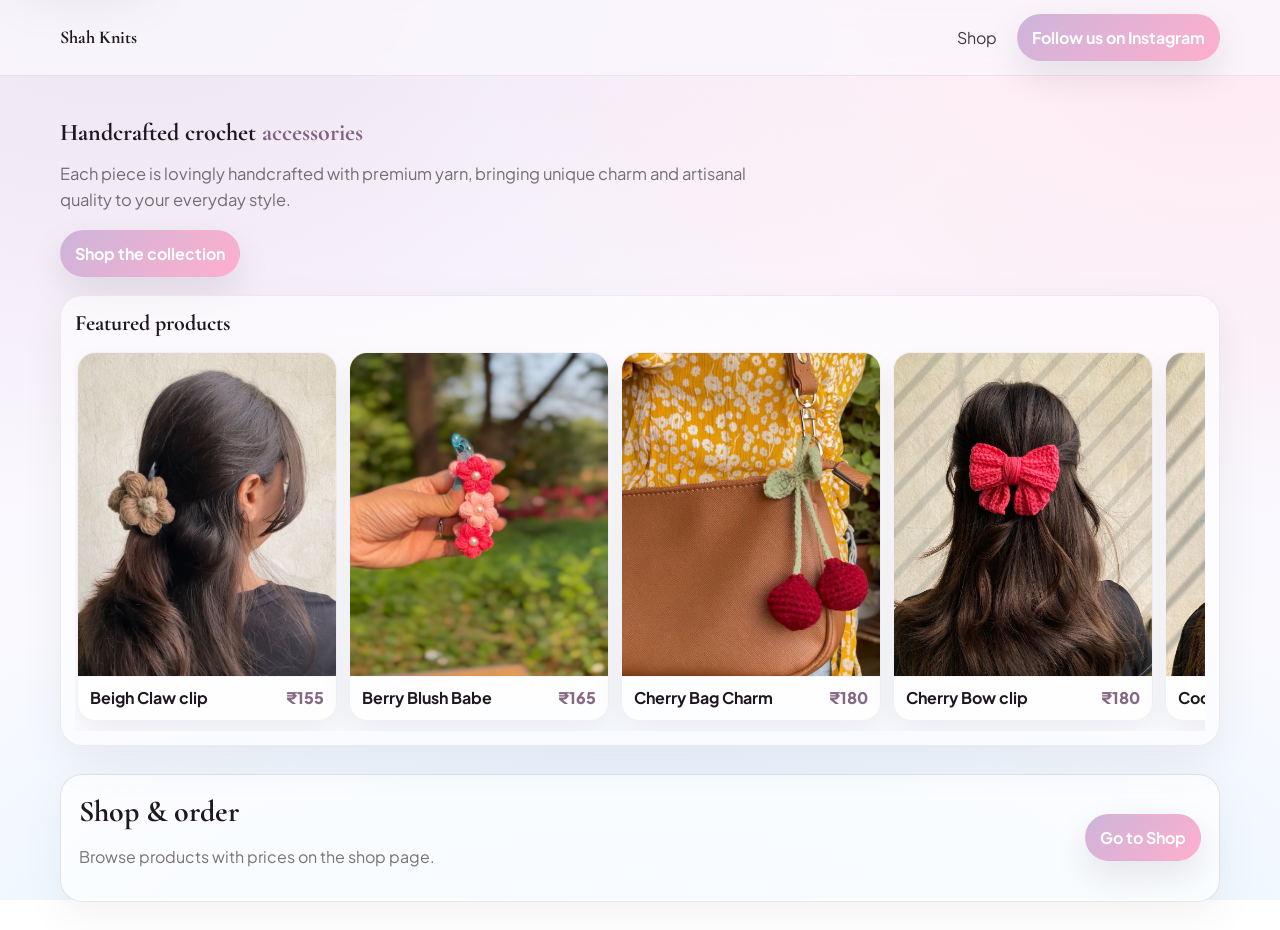
==== index.html @ 2f18b0db "Add files via upload" ====
<!doctype html>
<html lang="en">
  <head>
    <meta charset="UTF-8" />
    <meta name="viewport" content="width=device-width, initial-scale=1" />
    <meta
      name="description"
      content="Handcrafted crochet accessories — clips, keychains, pouches & bouquets. Order via Instagram DM or call."
    />  
    <title>shah.knits • Handcrafted Crochet Accessories</title>
    <link rel="preconnect" href="https://fonts.googleapis.com" />
    <link rel="preconnect" href="https://fonts.gstatic.com" crossorigin />
    <link
      href="https://fonts.googleapis.com/css2?family=Cormorant+Garamond:wght@600;700&family=Plus+Jakarta+Sans:wght@400;500;600&display=swap"
      rel="stylesheet"
    />
    <link rel="stylesheet" href="./styles.css" />
    <link rel="icon" href="data:," />
  </head>
  <body>
    <a class="skip-link" href="#main">Skip to content</a>

    <header class="site-header">
      <nav class="nav">
        <div class="brand">
          <div class="brand-text">
            <div class="brand-name">Shah Knits</div>
          </div>
        </div>

        <div class="nav-actions">
          <a class="nav-link" href="./shop.html">Shop</a>
          <a
            class="btn btn-primary"
            href="https://www.instagram.com/shah.knits"
            target="_blank"
            rel="noopener noreferrer"
          >
            Follow us on Instagram
          </a>
        </div>
      </nav>
    </header>

    <main id="main">
      <section class="landing-hero">
        <div class="container landing-hero-stack">
          <div class="landing-hero-copy">
            <h1>
              Handcrafted crochet
              <span class="accent">accessories</span>
            </h1>
            <p class="subhead">
              Each piece is lovingly handcrafted with premium yarn, bringing
              unique charm and artisanal quality to your everyday style.
            </p>

            <div class="landing-hero-cta">
              <a class="btn btn-primary" href="./shop.html">Shop the collection</a>
              
            </div>

          </div>

          <div class="landing-carousel" aria-label="Featured products">
            <div class="landing-carousel-head">
              <h2 class="landing-carousel-title">Featured products</h2>
            </div>

            <div id="landingCarousel" class="landing-carousel-track" aria-label="Product carousel"></div>
          </div>
        </div>
      </section>

      <section class="landing-strip" aria-label="Quick actions">
        <div class="container landing-strip-inner">
          <div class="landing-strip-copy">
            <h2>Shop & order</h2>
            <p class="muted">Browse products with prices on the shop page.</p>
          </div>
          <div class="landing-strip-actions">
            <a class="btn btn-primary" href="./shop.html">Go to Shop</a>
          </div>
        </div>
      </section>
    </main>
    <script defer src="./script.js"></script>
  </body>
</html>
---- styles.css ----
:root {
  /* Palette requested */
  --lavender: #cdb4db;
  --pink-100: #ffc8dd;
  --pink-200: #ffafcc;
  --blue-100: #bde0fe;
  --blue-200: #a2d2ff;

  /* UI tokens (derived from palette) */
  --bg: #fbf7fd;
  --bg-2: #f7fbff;
  --card: rgba(255, 255, 255, 0.74);
  --text: #1f1820;
  --muted: rgba(31, 24, 32, 0.6);
  --stroke: rgba(55, 40, 60, 0.12);
  --shadow: 0 18px 55px rgba(24, 10, 22, 0.08);

  --accent: var(--pink-200);
  --accent-2: var(--lavender);
  --cream: #ffffff;
  --call: var(--blue-200);

  --radius: 22px;
  --radius-sm: 14px;
  --max: 1160px;
}

* {
  box-sizing: border-box;
}

html,
body {
  height: 100%;
}

body {
  margin: 0;
  color: var(--text);
  font-family: "Plus Jakarta Sans", system-ui, -apple-system, Segoe UI, Roboto, Arial, sans-serif;
  background:
    radial-gradient(1400px 900px at 10% -10%, rgba(205, 180, 219, 0.42), rgba(205, 180, 219, 0) 65%),
    radial-gradient(1200px 820px at 95% 0%, rgba(255, 200, 221, 0.42), rgba(255, 200, 221, 0) 62%),
    radial-gradient(1400px 900px at 50% 120%, rgba(162, 210, 255, 0.32), rgba(162, 210, 255, 0) 65%),
    linear-gradient(180deg, #ffffff 0%, var(--bg) 38%, var(--bg-2) 100%);
  background-repeat: no-repeat;
  background-attachment: fixed;
}

img {
  max-width: 100%;
  display: block;
}

a {
  color: inherit;
  text-decoration: none;
}

.brand-name,
h1,
h2,
.hero-card-title {
  font-family: "Cormorant Garamond", ui-serif, Georgia, serif;
}

.container {
  width: min(var(--max), calc(100% - 40px));
  margin: 0 auto;
}

.sr-only {
  position: absolute;
  width: 1px;
  height: 1px;
  padding: 0;
  margin: -1px;
  overflow: hidden;
  clip: rect(0, 0, 0, 0);
  white-space: nowrap;
  border: 0;
}

.skip-link {
  position: absolute;
  left: 12px;
  top: 12px;
  padding: 10px 12px;
  border-radius: 999px;
  background: white;
  border: 1px solid var(--stroke);
  box-shadow: var(--shadow);
  transform: translateY(-180%);
  transition: transform 140ms ease;
  z-index: 1000;
}
.skip-link:focus {
  transform: translateY(0);
}

.site-header {
  position: sticky;
  top: 0;
  z-index: 50;
  backdrop-filter: blur(10px);
  background: rgba(251, 247, 253, 0.82);
  border-bottom: 1px solid rgba(205, 180, 219, 0.35);
}

.nav {
  width: min(var(--max), calc(100% - 40px));
  margin: 0 auto;
  padding: 14px 0;
  display: flex;
  align-items: center;
  justify-content: space-between;
  gap: 18px;
}

.brand {
  display: flex;
  align-items: center;
  gap: 12px;
  min-width: 240px;
}

.brand-mark {
  width: 44px;
  height: 44px;
  border-radius: 14px;
  display: grid;
  place-items: center;
  font-weight: 800;
  letter-spacing: 0.02em;
  color: #fff;
  background: linear-gradient(135deg, var(--lavender), var(--pink-200));
  box-shadow: 0 14px 35px rgba(31, 24, 32, 0.1);
}

.brand-name {
  font-weight: 700;
  font-size: 18px;
  line-height: 1.1;
}

.brand-tag {
  font-size: 12.5px;
  color: var(--muted);
  line-height: 1.2;
}

.nav-actions {
  display: flex;
  align-items: center;
  gap: 10px;
  flex-wrap: wrap;
  justify-content: flex-end;
}

.nav-link {
  padding: 10px 10px;
  border-radius: 999px;
  color: rgba(36, 19, 31, 0.85);
}
.nav-link:hover {
  background: rgba(205, 180, 219, 0.22);
}

.btn {
  display: inline-flex;
  align-items: center;
  justify-content: center;
  gap: 10px;
  padding: 12px 14px;
  border-radius: 999px;
  border: 1px solid transparent;
  cursor: pointer;
  font-weight: 700;
  transition:
    transform 110ms ease,
    background 140ms ease,
    border-color 140ms ease,
    box-shadow 140ms ease;
  user-select: none;
  text-align: center;
}
.btn:active {
  transform: translateY(1px);
}

.btn-small {
  padding: 10px 12px;
  font-weight: 700;
}

.btn-wide {
  width: 100%;
}

.btn-primary {
  color: #fff;
  background: linear-gradient(135deg, var(--lavender), var(--pink-200));
  box-shadow: 0 14px 35px rgba(31, 24, 32, 0.1);
}
.btn-primary:hover {
  box-shadow: 0 16px 42px rgba(31, 24, 32, 0.12);
}

.btn-call {
  color: rgba(31, 24, 32, 0.9);
  background: linear-gradient(135deg, var(--blue-100), var(--blue-200));
  box-shadow: 0 14px 38px rgba(31, 24, 32, 0.08);
}

.btn-ghost {
  background: rgba(255, 255, 255, 0.55);
  border-color: rgba(205, 180, 219, 0.55);
}
.btn-ghost:hover {
  background: rgba(255, 255, 255, 0.78);
}

.hero {
  padding: 38px 0 10px;
}

.hero-grid {
  display: grid;
  grid-template-columns: 1.25fr 0.9fr;
  gap: 22px;
  align-items: stretch;
}

/* Landing page */
.landing-hero {
  padding: 42px 0 18px;
}

.landing-hero-stack {
  display: grid;
  grid-template-columns: 1fr;
  gap: 18px;
  align-items: start;
}

.landing-hero-copy h1 {
  margin: 0;
}

.landing-hero-cta {
  display: flex;
  gap: 12px;
  flex-wrap: wrap;
  margin-top: 14px;
}

.landing-mini {
  margin-top: 14px;
  font-weight: 600;
  color: var(--muted);
  display: flex;
  align-items: center;
  gap: 10px;
  flex-wrap: wrap;
}

.mini-link {
  padding: 6px 10px;
  border-radius: 999px;
  border: 1px solid rgba(205, 180, 219, 0.4);
  background: rgba(255, 255, 255, 0.6);
}
.mini-link:hover {
  background: rgba(255, 255, 255, 0.8);
}

.mini-dot {
  opacity: 0.6;
}

.landing-carousel {
  padding: 14px;
  border-radius: var(--radius);
  background: rgba(255, 255, 255, 0.6);
  border: 1px solid rgba(205, 180, 219, 0.28);
  box-shadow: 0 16px 45px rgba(24, 10, 22, 0.06);
  max-width: 100%;
  overflow: hidden;
}

.landing-carousel-head {
  display: flex;
  align-items: center;
  justify-content: space-between;
  gap: 12px;
  flex-wrap: wrap;
  margin-bottom: 10px;
}

.landing-carousel-title {
  margin: 0;
  font-size: 22px;
}

.landing-carousel-actions {
  display: flex;
  gap: 10px;
  flex-wrap: wrap;
}

.landing-carousel-track {
  display: grid;
  grid-auto-flow: column;
  grid-auto-columns: clamp(180px, 24vw, 260px);
  gap: 12px;
  justify-content: start;
  overflow-x: auto;
  overflow-y: hidden;
  padding: 6px 2px 10px;
  scroll-snap-type: x mandatory;
  scroll-padding: 8px;
  -webkit-overflow-scrolling: touch;
  scrollbar-width: none; /* Firefox */
  -ms-overflow-style: none; /* IE/Edge legacy */
  width: 100%;
  max-width: 100%;
  min-width: 0;
}

.landing-carousel-track::-webkit-scrollbar {
  width: 0;
  height: 0;
}

.landing-carousel-track:focus {
  outline: none;
}

.landing-carousel-track:focus-visible {
  box-shadow: 0 0 0 4px rgba(162, 210, 255, 0.28);
  border-radius: 16px;
}

.landing-carousel-card {
  scroll-snap-align: start;
  border-radius: 18px;
  overflow: hidden;
  border: 1px solid rgba(205, 180, 219, 0.22);
  background: rgba(255, 255, 255, 0.72);
  box-shadow: 0 14px 32px rgba(31, 24, 32, 0.06);
  min-width: 0;
  transition: transform 160ms ease, box-shadow 160ms ease;
}

.landing-carousel-card:hover {
  transform: translateY(-2px);
  box-shadow: 0 18px 50px rgba(31, 24, 32, 0.10);
}

.landing-carousel-media {
  aspect-ratio: 4 / 5;
  background: rgba(255, 200, 221, 0.18);
}

.landing-carousel-media img {
  width: 100%;
  height: 100%;
  object-fit: cover;
}

.landing-carousel-meta {
  padding: 10px 12px 12px;
  display: flex;
  align-items: baseline;
  justify-content: space-between;
  gap: 10px;
  border-top: 1px solid rgba(205, 180, 219, 0.14);
}

.landing-carousel-name {
  font-weight: 700;
  line-height: 1.15;
}

.landing-carousel-price {
  font-weight: 800;
  color: rgba(125, 90, 124, 0.92);
  white-space: nowrap;
}

.landing-strip {
  padding: 10px 0 28px;
}

.landing-strip-inner {
  padding: 18px;
  border-radius: var(--radius);
  background: rgba(255, 255, 255, 0.7);
  border: 1px solid var(--stroke);
  box-shadow: 0 16px 45px rgba(24, 10, 22, 0.05);
  display: flex;
  align-items: center;
  justify-content: space-between;
  gap: 14px;
  flex-wrap: wrap;
}

.landing-strip-actions {
  display: flex;
  gap: 10px;
  flex-wrap: wrap;
}

.shop-hero {
  padding: 26px 0 6px;
}

.shop-hero-inner {
  padding: 18px;
  border-radius: var(--radius);
  background: rgba(255, 255, 255, 0.66);
  border: 1px solid var(--stroke);
  box-shadow: 0 16px 45px rgba(38, 14, 28, 0.05);
  display: flex;
  align-items: center;
  justify-content: space-between;
  gap: 14px;
  flex-wrap: wrap;
}

.shop-hero-actions {
  display: flex;
  gap: 10px;
  flex-wrap: wrap;
}

.landing-next {
  padding: 18px 0 26px;
}

.landing-next-inner {
  padding: 18px;
  border-radius: var(--radius);
  background: rgba(255, 255, 255, 0.66);
  border: 1px solid var(--stroke);
  box-shadow: 0 16px 45px rgba(38, 14, 28, 0.05);
  display: flex;
  align-items: center;
  justify-content: space-between;
  gap: 14px;
  flex-wrap: wrap;
}

.landing-next-actions {
  display: flex;
  gap: 10px;
  flex-wrap: wrap;
}

.pill {
  display: inline-flex;
  align-items: center;
  padding: 9px 12px;
  border-radius: 999px;
  background: rgba(255, 255, 255, 0.7);
  border: 1px solid rgba(205, 180, 219, 0.45);
  color: rgba(31, 24, 32, 0.72);
  font-weight: 600;
  box-shadow: 0 12px 30px rgba(38, 14, 28, 0.06);
  margin: 0 0 12px;
}

.hero h1 {
  margin: 0;
  font-size: clamp(34px, 4vw, 52px);
  line-height: 1.06;
  letter-spacing: -0.02em;
}

.accent {
  color: rgba(125, 90, 124, 0.95);
}

.subhead {
  margin: 14px 0 18px;
  color: var(--muted);
  font-size: 16.5px;
  line-height: 1.55;
  max-width: 58ch;
}

.hero-cta {
  display: flex;
  gap: 12px;
  flex-wrap: wrap;
}

.trust-row {
  margin-top: 18px;
  display: grid;
  grid-template-columns: repeat(3, minmax(0, 1fr));
  gap: 12px;
}

.trust {
  padding: 14px 14px;
  border-radius: var(--radius-sm);
  background: rgba(255, 255, 255, 0.58);
  border: 1px solid rgba(255, 92, 169, 0.16);
}

.trust-title {
  font-weight: 800;
}
.trust-sub {
  margin-top: 2px;
  color: var(--muted);
  font-size: 13px;
}

.hero-card {
  padding: 18px;
  border-radius: var(--radius);
  background: rgba(255, 255, 255, 0.68);
  border: 1px solid rgba(205, 180, 219, 0.35);
  box-shadow: var(--shadow);
  position: relative;
  overflow: hidden;
}

.hero-card::before {
  content: "";
  position: absolute;
  inset: -2px;
  background:
    radial-gradient(560px 240px at 15% 10%, rgba(255, 200, 221, 0.32), transparent 60%),
    radial-gradient(560px 240px at 95% 30%, rgba(162, 210, 255, 0.22), transparent 60%);
  pointer-events: none;
}

.hero-card > * {
  position: relative;
}

.hero-card-title {
  font-size: 22px;
  font-weight: 700;
}

.hero-card-sub {
  margin-top: 6px;
  color: var(--muted);
  line-height: 1.5;
}

.hero-card-actions {
  margin-top: 14px;
  display: grid;
  gap: 10px;
}

.shop {
  padding: 0px 0 18px;
}

.section-head {
  display: flex;
  align-items: flex-end;
  justify-content: space-between;
  gap: 16px;
  flex-wrap: wrap;
  margin-bottom: 14px;
}

h2 {
  margin: 0;
  font-size: 30px;
}

.muted {
  color: var(--muted);
}

.controls {
  display: flex;
  gap: 10px;
  align-items: center;
}

.search input {
  width: min(420px, 58vw);
  padding: 12px 14px;
  border-radius: 999px;
  border: 1px solid rgba(205, 180, 219, 0.55);
  background: rgba(255, 255, 255, 0.72);
  outline: none;
  font-weight: 500;
}

.search input:focus {
  border-color: rgba(162, 210, 255, 0.95);
  box-shadow: 0 0 0 4px rgba(162, 210, 255, 0.22);
}

.stats {
  margin: 10px 0 10px;
  color: rgba(36, 19, 31, 0.78);
  font-weight: 700;
}

.grid {
  display: grid;
  grid-template-columns: repeat(12, 1fr);
  gap: 14px;
}

.card {
  grid-column: span 4;
  border-radius: var(--radius);
  background: var(--card);
  border: 1px solid rgba(205, 180, 219, 0.28);
  box-shadow: 0 16px 45px rgba(38, 14, 28, 0.07);
  overflow: hidden;
  display: flex;
  flex-direction: column;
  min-height: 100%;
  transition: transform 140ms ease, box-shadow 140ms ease;
}

.card:hover {
  transform: translateY(-2px);
  box-shadow: 0 20px 60px rgba(48, 18, 35, 0.12);
}

.card-media {
  position: relative;
  aspect-ratio: 4 / 5;
  overflow: hidden;
  background: rgba(255, 200, 221, 0.18);
  border-bottom: 1px solid rgba(205, 180, 219, 0.22);
}

.card-media img {
  width: 100%;
  height: 100%;
  object-fit: cover;
  transform: none;
}

.badge {
  position: absolute;
  left: 12px;
  top: 12px;
  padding: 7px 10px;
  border-radius: 999px;
  background: rgba(255, 255, 255, 0.82);
  border: 1px solid rgba(205, 180, 219, 0.35);
  font-weight: 700;
  color: rgba(34, 19, 28, 0.82);
}

.card-body {
  padding: 14px 14px 16px;
  display: flex;
  flex-direction: column;
  gap: 10px;
  flex: 1;
}

.card-title {
  font-weight: 600;
  letter-spacing: -0.005em;
  line-height: 1.2;
}

.card-meta {
  display: flex;
  align-items: center;
  justify-content: space-between;
  gap: 10px;
  flex-wrap: wrap;
}

.price {
  font-weight: 700;
  color: rgba(125, 90, 124, 0.92);
}

.order-strip {
  padding: 18px 0 26px;
}

.order-strip-inner {
  padding: 18px;
  border-radius: var(--radius);
  background: rgba(255, 255, 255, 0.7);
  border: 1px solid var(--stroke);
  box-shadow: 0 16px 45px rgba(38, 14, 28, 0.06);
  display: flex;
  align-items: center;
  justify-content: space-between;
  gap: 14px;
  flex-wrap: wrap;
}

.order-strip-copy h2 {
  margin-bottom: 6px;
}

.order-strip-actions {
  display: flex;
  gap: 10px;
  flex-wrap: wrap;
}

.footer {
  padding: 18px 0 32px;
  border-top: 1px solid rgba(205, 180, 219, 0.28);
  background: rgba(251, 247, 250, 0.55);
}

.footer-inner {
  display: flex;
  align-items: center;
  justify-content: space-between;
  gap: 12px;
  flex-wrap: wrap;
}

.brand-mini {
  display: inline-flex;
  gap: 10px;
  align-items: center;
  font-weight: 900;
}

.brand-dot {
  width: 10px;
  height: 10px;
  border-radius: 999px;
  background: linear-gradient(135deg, var(--lavender), var(--pink-200));
  box-shadow: 0 10px 22px rgba(31, 24, 32, 0.1);
}

@media (max-width: 980px) {
  .hero-grid {
    grid-template-columns: 1fr;
  }
  .card {
    grid-column: span 6;
  }

  .landing-carousel-track {
    grid-auto-columns: clamp(200px, 42vw, 280px);
  }
}

@media (max-width: 640px) {
  .nav {
    padding: 12px 0;
  }
  .brand {
    min-width: 0;
  }
  .brand-tag {
    display: none;
  }
  .nav-link {
    padding: 10px 8px;
  }
  .hero {
    padding-top: 26px;
  }
  .controls {
    width: 100%;
  }
  .search input {
    width: 100%;
  }
  .card {
    grid-column: span 12;
  }
  .order-strip-inner {
    align-items: flex-start;
  }

  .shop-hero-inner,
  .landing-next-inner {
    align-items: flex-start;
  }

  .landing-hero {
    padding-top: 28px;
  }
  .landing-carousel-track {
    grid-auto-columns: clamp(220px, 72vw, 320px);
  }
  .landing-strip-inner {
    align-items: flex-start;
  }
}
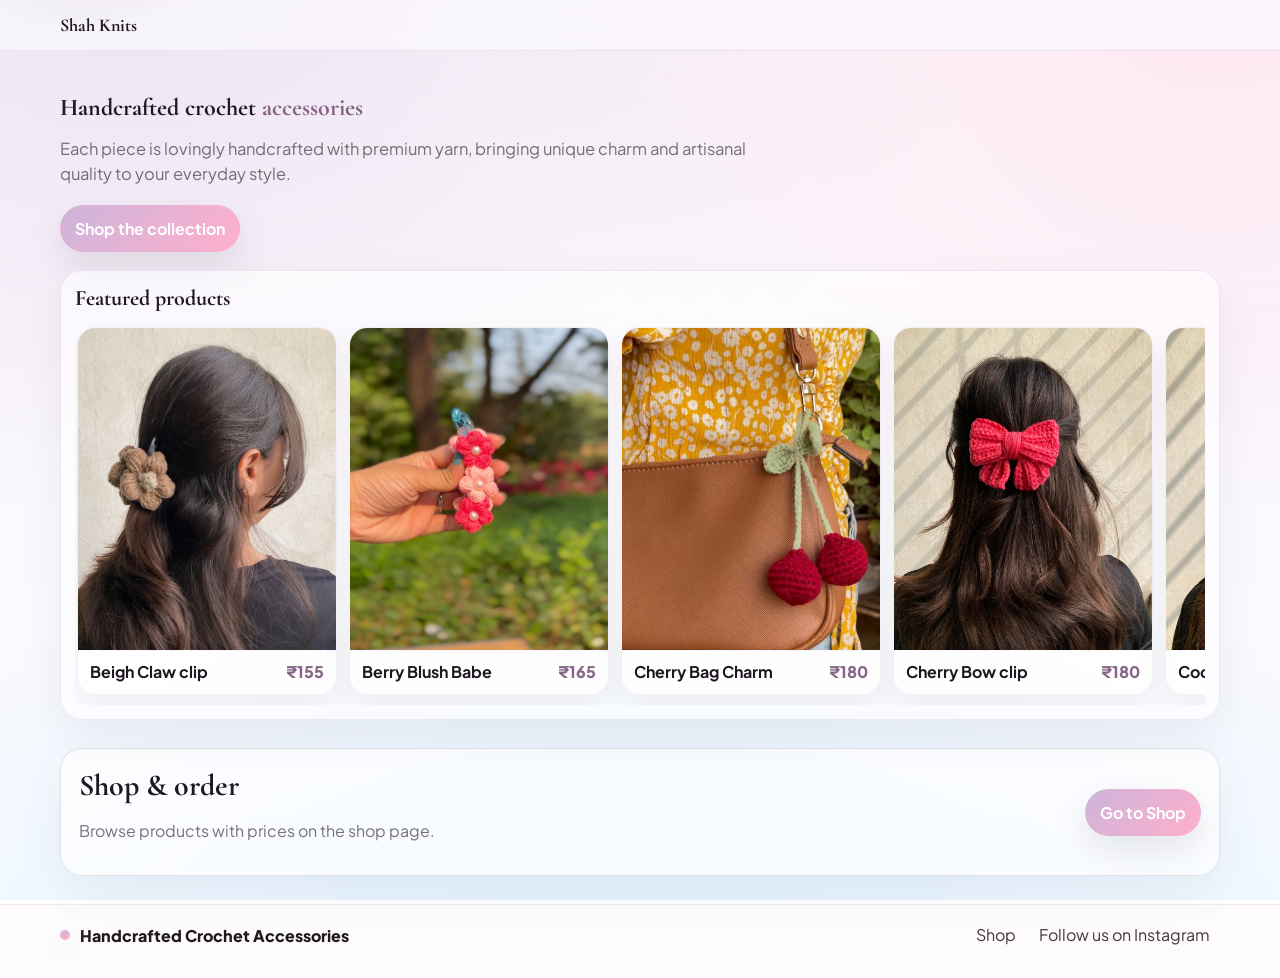
==== commit c012ba50: "Update index.html" ====
--- a/index.html
+++ b/index.html
@@ -24,20 +24,8 @@
       <nav class="nav">
         <div class="brand">
           <div class="brand-text">
-            <div class="brand-name">Shah Knits</div>
+            <a class="brand-name" href="./index.html">Shah Knits</a>
           </div>
-        </div>
-
-        <div class="nav-actions">
-          <a class="nav-link" href="./shop.html">Shop</a>
-          <a
-            class="btn btn-primary"
-            href="https://www.instagram.com/shah.knits"
-            target="_blank"
-            rel="noopener noreferrer"
-          >
-            Follow us on Instagram
-          </a>
         </div>
       </nav>
     </header>
@@ -84,6 +72,28 @@
         </div>
       </section>
     </main>
+
+    <footer class="footer">
+      <div class="container footer-inner">
+        <div class="footer-left">
+          <a class="brand-mini" href="./index.html">
+            <span class="brand-dot" aria-hidden="true"></span>
+            <span>Handcrafted Crochet Accessories</span>
+          </a>
+        </div>
+        <div class="footer-right">
+          <a class="nav-link" href="./shop.html">Shop</a>
+          <a
+            class="nav-link"
+            href="https://www.instagram.com/shah.knits"
+            target="_blank"
+            rel="noopener noreferrer"
+          >
+            Follow us on Instagram
+          </a>
+        </div>
+      </div>
+    </footer>
     <script defer src="./script.js"></script>
   </body>
 </html>
